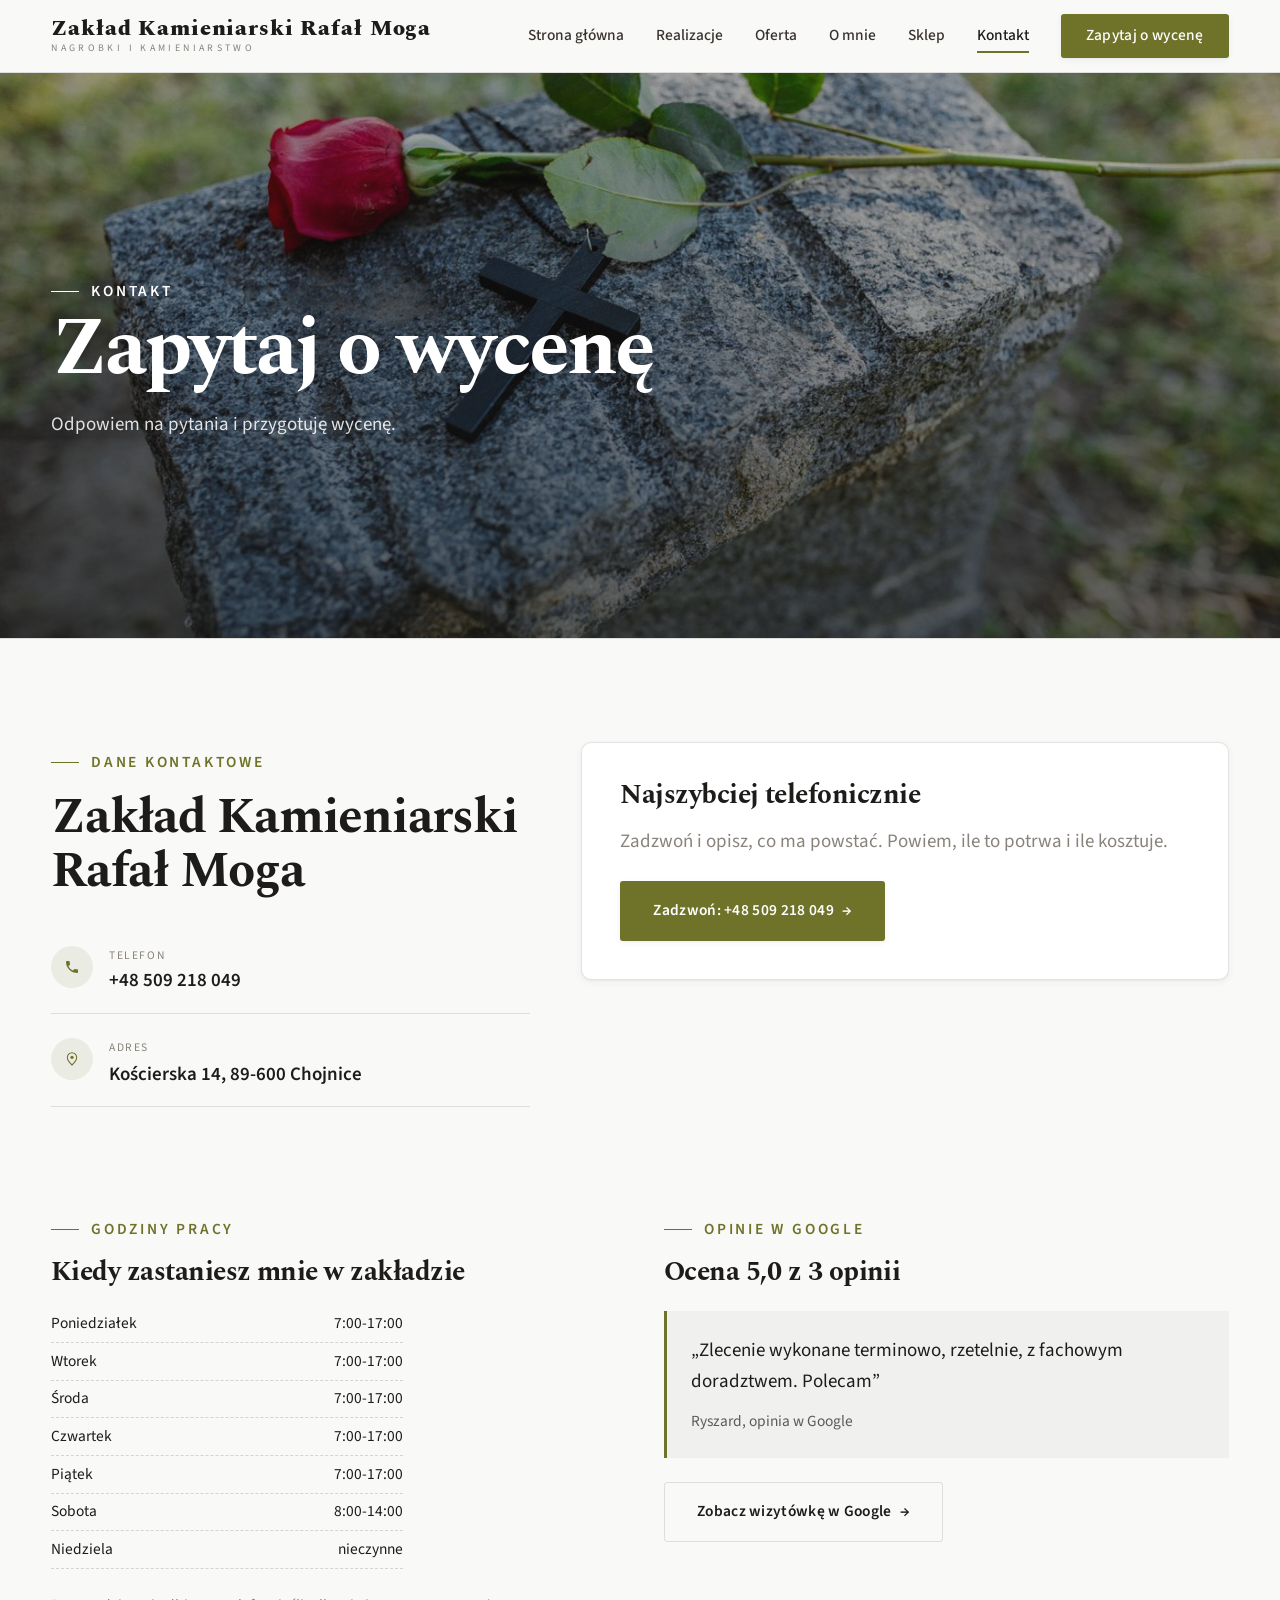
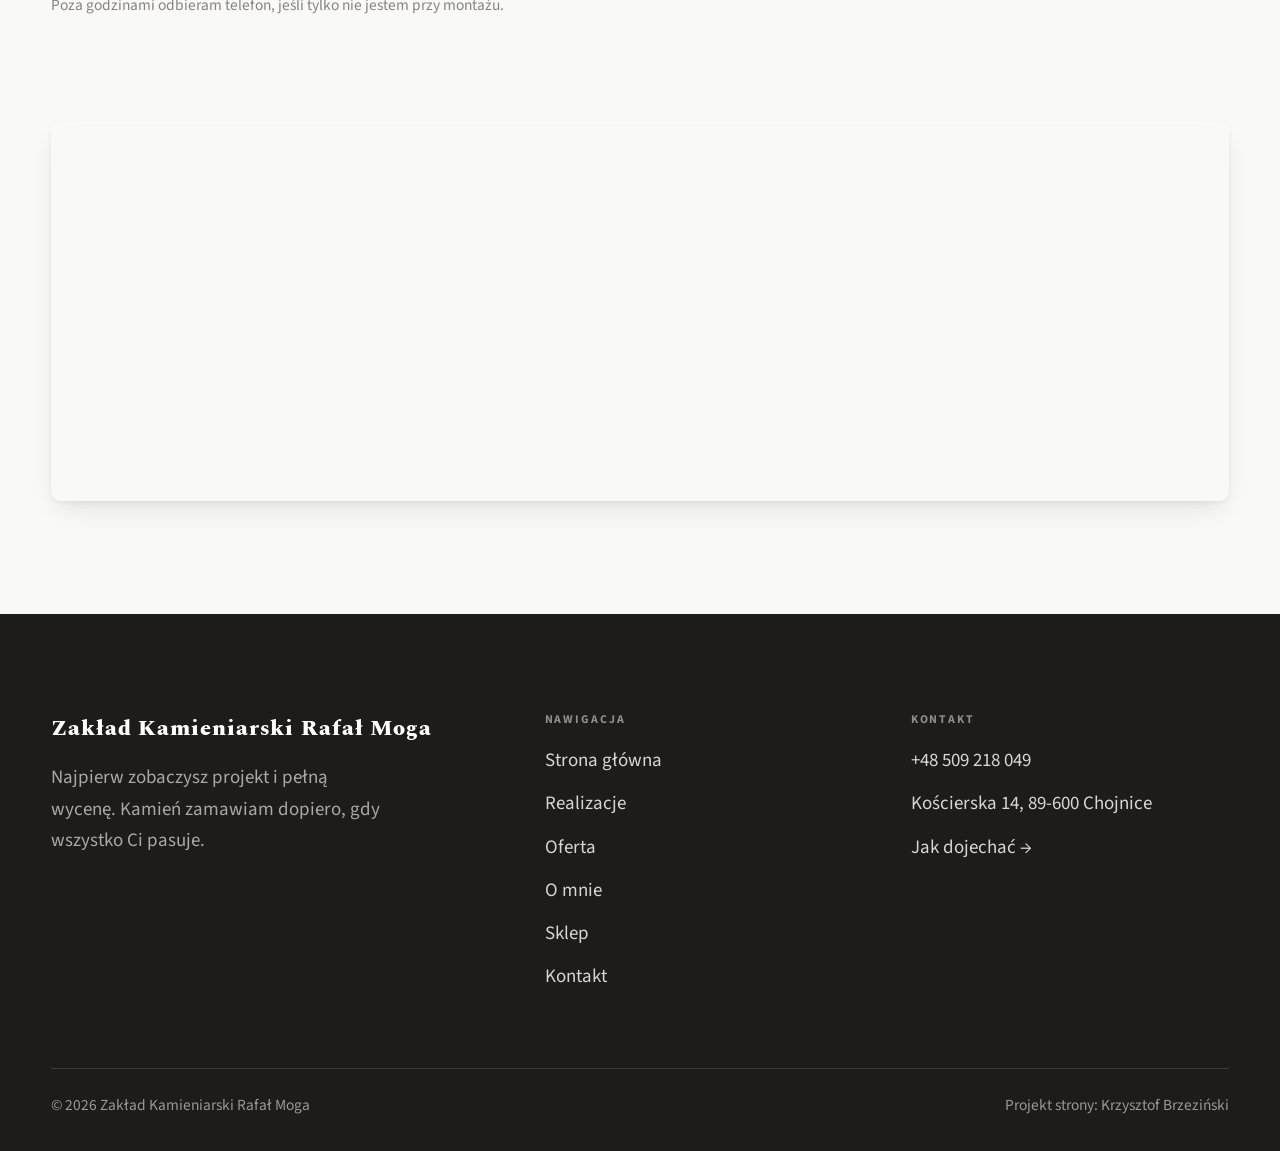
==== kontakt.html @ 41d6d7fe "Demo: Zaklad Kamieniarski Rafal Moga (Chojnice) - strona + sklep" ====
<!DOCTYPE html>
<html lang="pl">
<head>
<meta charset="UTF-8">
<meta name="viewport" content="width=device-width, initial-scale=1.0">
<title>Kontakt - Zakład Kamieniarski Rafał Moga</title>
<meta name="description" content="Kontakt Zakład Kamieniarski Rafał Moga - Kościerska 14, 89-600 Chojnice">
<link rel="preconnect" href="https://fonts.googleapis.com">
<link rel="preconnect" href="https://fonts.gstatic.com" crossorigin>
<link href="https://fonts.googleapis.com/css2?family=Spectral:wght@500;600;700&family=Source+Sans+3:wght@400;500;600&display=swap" rel="stylesheet">
<link rel="stylesheet" href="assets/styles.css">
<style>
.gh{display:flex;flex-direction:column;gap:.35rem;max-width:22rem}
.gh-row{display:flex;justify-content:space-between;border-bottom:1px dashed rgba(0,0,0,.15);padding-bottom:.35rem;font-size:var(--text-sm)}
.opinia{margin:0;padding:var(--space-5);border-left:3px solid var(--accent,#8a7457);background:rgba(0,0,0,.035);font-size:var(--text-base)}
.opinia span{display:block;margin-top:.7rem;font-size:var(--text-sm);opacity:.7}
@media(max-width:860px){.wrap>div{grid-template-columns:1fr}}
</style>

</head>
<body>

<header class="nav">
  <div class="wrap nav-inner">
    <a class="brand" href="index.html"><span class="name">Zakład Kamieniarski Rafał Moga</span><span class="sub">Nagrobki i kamieniarstwo</span></a>
    <nav class="nav-links">
      <a href="index.html">Strona główna</a>
      <a href="realizacje.html">Realizacje</a>
      <a href="oferta.html">Oferta</a>
      <a href="o-nas.html">O mnie</a>
      <a href="sklep.html">Sklep</a>
      <a href="kontakt.html" class="active">Kontakt</a>
      <a href="kontakt.html" class="btn btn-accent">Zapytaj o wycenę</a>
    </nav>
    <button class="nav-toggle" aria-label="Menu"><span></span><span></span><span></span></button>
  </div>
</header>

<section class="pagehead">
  <img src="img/g2.jpg" alt="Zakład Kamieniarski Rafał Moga - Zapytaj o wycenę">
  <div class="wrap">
    <span class="eyebrow">Kontakt</span>
    <h1>Zapytaj o wycenę</h1>
    <p>Odpowiem na pytania i przygotuję wycenę.</p>
  </div>
</section>
<section>
  <div class="wrap contact-grid">
    <div class="reveal">
      <span class="eyebrow">Dane kontaktowe</span>
      <h2 style="margin:var(--space-4) 0 var(--space-6)">Zakład Kamieniarski Rafał Moga</h2>
      <div class="info-list">
        <div class="info-row"><div class="ic"><svg class="ico-tel" width="16" height="16" viewBox="0 0 24 24" fill="none" aria-hidden="true"><path d="M6.6 10.8a15.5 15.5 0 0 0 6.6 6.6l2.2-2.2a1 1 0 0 1 1-.24 11.4 11.4 0 0 0 3.6.58 1 1 0 0 1 1 1V20a1 1 0 0 1-1 1A17 17 0 0 1 3 4a1 1 0 0 1 1-1h3.5a1 1 0 0 1 1 1c0 1.25.2 2.46.58 3.6a1 1 0 0 1-.25 1l-2.23 2.2Z" fill="currentColor"/></svg></div><div><div class="lbl">Telefon</div><a class="val" href="tel:+48509218049">+48 509 218 049</a></div></div>
        <div class="info-row"><div class="ic"><svg class="ico-pin" width="16" height="16" viewBox="0 0 24 24" fill="none" aria-hidden="true"><path d="M12 21s7-6.1 7-11.5A7 7 0 0 0 5 9.5C5 14.9 12 21 12 21Z" stroke="currentColor" stroke-width="1.6" fill="none"/><circle cx="12" cy="9.5" r="2.4" fill="currentColor"/></svg></div><div><div class="lbl">Adres</div><div class="val">Kościerska 14, 89-600 Chojnice</div></div></div>
      </div>
    </div>
    <div class="reveal">
      <div class="form">
        <h3 style="margin-bottom:var(--space-4)">Najszybciej telefonicznie</h3>
        <p class="muted" style="margin-bottom:var(--space-5)">Zadzwoń i opisz, co ma powstać. Powiem, ile to potrwa i ile kosztuje.</p>
        <a href="tel:+48509218049" class="btn btn-accent" style="justify-content:center">Zadzwoń: +48 509 218 049 <span class="arr">→</span></a>
      </div>
    </div>
  </div>
</section>
<section style="padding-top:0">
  <div class="wrap" style="display:grid;grid-template-columns:1fr 1fr;gap:var(--space-7);align-items:start">
    <div class="reveal">
      <span class="eyebrow">Godziny pracy</span>
      <h3 style="margin:var(--space-4) 0 var(--space-5)">Kiedy zastaniesz mnie w zakładzie</h3>
      <div class="gh"><div class="gh-row"><span>Poniedziałek</span><span>7:00-17:00</span></div><div class="gh-row"><span>Wtorek</span><span>7:00-17:00</span></div><div class="gh-row"><span>Środa</span><span>7:00-17:00</span></div><div class="gh-row"><span>Czwartek</span><span>7:00-17:00</span></div><div class="gh-row"><span>Piątek</span><span>7:00-17:00</span></div><div class="gh-row"><span>Sobota</span><span>8:00-14:00</span></div><div class="gh-row"><span>Niedziela</span><span>nieczynne</span></div></div>
      <p class="muted" style="margin-top:var(--space-5);font-size:var(--text-sm)">Poza godzinami odbieram telefon, jeśli tylko nie jestem przy montażu.</p>
    </div>
    <div class="reveal">
      <span class="eyebrow">Opinie w Google</span>
      <h3 style="margin:var(--space-4) 0 var(--space-5)">Ocena 5,0 z 3 opinii</h3>
      <blockquote class="opinia">„Zlecenie wykonane terminowo, rzetelnie, z fachowym doradztwem. Polecam”<span>Ryszard, opinia w Google</span></blockquote>
      <a class="btn btn-ghost" style="margin-top:var(--space-5)" href="https://maps.google.com/?cid=12086845877738569037" target="_blank" rel="noopener">Zobacz wizytówkę w Google <span class="arr">→</span></a>
    </div>
  </div>
</section>
<section style="padding-top:0">
  <div class="wrap reveal">
    <iframe class="map" title="Zakład Kamieniarski Rafał Moga - Chojnice" src="https://maps.google.com/maps?q=53.7038734%2C17.5806871&z=15&output=embed" loading="lazy" referrerpolicy="no-referrer-when-downgrade"></iframe>
  </div>
</section>

<footer>
  <div class="wrap">
    <div class="foot-grid">
      <div class="foot-brand">
        <div class="name">Zakład Kamieniarski Rafał Moga</div>
        <p>Najpierw zobaczysz projekt i pełną wycenę. Kamień zamawiam dopiero, gdy wszystko Ci pasuje.</p>
      </div>
      <div class="foot-col">
        <h4>Nawigacja</h4>
        <a href="index.html">Strona główna</a>
        <a href="realizacje.html">Realizacje</a>
        <a href="oferta.html">Oferta</a>
        <a href="o-nas.html">O mnie</a>
        <a href="sklep.html">Sklep</a>
      <a href="kontakt.html">Kontakt</a>
      </div>
      <div class="foot-col">
        <h4>Kontakt</h4>
        <a href="tel:+48509218049">+48 509 218 049</a>
        <p>Kościerska 14, 89-600 Chojnice</p>
        <a href="https://maps.google.com/?cid=12086845877738569037" target="_blank" rel="noopener">Jak dojechać →</a>
      </div>
    </div>
    <div class="foot-bot">
      <span>© 2026 Zakład Kamieniarski Rafał Moga</span>
      <span>Projekt strony: Krzysztof Brzeziński</span>
    </div>
  </div>
</footer>


<script src="assets/main.js"></script>
</body>
</html>
---- assets/styles.css ----
/* ============================================================
   STOLBASZ — premium, architektoniczny B2B fit-out
   Jasna paleta, zero brązu. System wg premium-web-craft.
   Projekt strony: Krzysztof Brzeziński
   ============================================================ */

:root{
  /* PALETA — jasna, architektoniczna, chłodna */
  --paper:#F2F1EE;          /* główne tło */
  --paper-2:#E5E3DE;        /* sekcje alternatywne (chłodny jasny szary) */
  --paper-3:#E5E3DE;        /* delikatne wypełnienia */
  --ink:#1E1C1A;            /* tekst główny — chłodny grafit */
  --ink-soft:#38332F;       /* nagłówki drugorzędne */
  --muted:#88837B;          /* tekst poboczny */
  --line:rgba(30,28,26,.12);/* hairline */
  --accent:#836A42;         /* stonowany petrol-slate — jedyny akcent */
  --accent-d:#67522F;
  --accent-soft:rgba(131,106,66,.10);
  --dark:#1E1C1A;           /* sekcje ciemne (stopka/CTA) */

  /* ODSTĘPY — skala 4/8 */
  --space-1:4px; --space-2:8px; --space-3:12px; --space-4:16px; --space-5:24px;
  --space-6:32px; --space-7:48px; --space-8:64px; --space-9:96px; --space-10:128px;

  /* TYPOGRAFIA — fluid clamp() (skala podbita 16.07.2026: większe, czytelniejsze litery — uwaga Adama) */
  --text-sm:clamp(.9rem,.87rem + .12vw,1rem);
  --text-base:clamp(1.08rem,1.04rem + .18vw,1.2rem);
  --text-lg:clamp(1.24rem,1.15rem + .34vw,1.44rem);
  --text-h3:clamp(1.34rem,1.22rem + .55vw,1.66rem);
  --text-h2:clamp(2.1rem,1.66rem + 2.1vw,3.1rem);
  --text-h1:clamp(2.9rem,2.1rem + 4vw,5.1rem);

  /* PROMIENIE — architektoniczne, raczej ostre */
  --r-sm:3px; --r-md:6px; --r-lg:10px;

  /* RUCH */
  --ease:cubic-bezier(.25,.46,.45,.94); --dur:.24s;

  /* CIENIE — miękkie, warstwowe */
  --sh-sm:0 1px 2px rgba(16,24,32,.04), 0 2px 8px rgba(16,24,32,.05);
  --sh-md:0 2px 6px rgba(16,24,32,.05), 0 12px 28px -8px rgba(16,24,32,.12);
  --sh-lg:0 6px 14px rgba(16,24,32,.07), 0 26px 56px -18px rgba(16,24,32,.22);

  --hairline:1px solid var(--line);

  --font-display:'Spectral',serif;
  --font-body:'Source Sans 3',sans-serif;
}

*{box-sizing:border-box;margin:0;padding:0}
html{scroll-behavior:smooth}
body{
  font-family:var(--font-body);
  font-size:var(--text-base);
  line-height:1.65;
  color:var(--ink);
  background:var(--paper);
  -webkit-font-smoothing:antialiased;
  text-rendering:optimizeLegibility;
}
img{max-width:100%;display:block}
a{color:inherit;text-decoration:none}

.wrap{width:min(92%,1180px);margin-inline:auto}
section{padding-block:clamp(52px,6.5vw,96px)}

h1,h2,h3{font-family:var(--font-display);font-weight:700;line-height:1.08;letter-spacing:-.02em;color:var(--ink)}
h1{font-size:var(--text-h1);letter-spacing:-.035em}
h2{font-size:var(--text-h2);letter-spacing:-.025em}
h3{font-size:var(--text-h3)}
p{max-width:65ch}

.eyebrow{
  font-family:var(--font-body);
  font-size:var(--text-sm);
  font-weight:600;
  letter-spacing:.18em;
  text-transform:uppercase;
  color:var(--accent);
  display:inline-flex;align-items:center;gap:var(--space-3);
}
.eyebrow::before{content:"";width:28px;height:1px;background:var(--accent);display:inline-block}

.muted{color:var(--muted)}
.lead{font-size:var(--text-lg);line-height:1.55;color:var(--ink-soft);max-width:50ch}

/* ---------- BUTTONS ---------- */
.btn{
  display:inline-flex;align-items:center;gap:var(--space-2);
  font-weight:600;font-size:var(--text-sm);letter-spacing:.02em;
  padding:var(--space-4) var(--space-6);
  border-radius:var(--r-sm);
  transition:transform var(--dur) var(--ease),box-shadow var(--dur) var(--ease),background var(--dur) var(--ease);
  cursor:pointer;border:1px solid transparent;
}
.btn-accent{background:var(--accent);color:#fff;box-shadow:var(--sh-sm)}
.btn-accent:hover{background:var(--accent-d);transform:translateY(-2px);box-shadow:var(--sh-md)}
.btn-accent:active{transform:translateY(0);box-shadow:var(--sh-sm)}
.btn-ghost{background:transparent;color:var(--ink);border-color:var(--line)}
.btn-ghost:hover{border-color:var(--accent);color:var(--accent);transform:translateY(-2px)}
.btn-light{background:#fff;color:var(--ink);box-shadow:var(--sh-sm)}
.btn-light:hover{transform:translateY(-2px);box-shadow:var(--sh-md)}
.btn .arr{transition:transform var(--dur) var(--ease)}
.btn:hover .arr{transform:translateX(4px)}

/* ---------- NAV ---------- */
.nav{
  position:sticky;top:0;z-index:50;
  background:color-mix(in srgb,var(--paper) 88%,transparent);
  backdrop-filter:saturate(140%) blur(10px);
  border-bottom:var(--hairline);
}
.nav-inner{display:flex;align-items:center;justify-content:space-between;height:72px}
.brand{display:flex;flex-direction:column;line-height:1}
.brand .name{font-family:var(--font-display);font-weight:800;font-size:1.35rem;letter-spacing:.04em}
.brand .sub{font-size:.62rem;letter-spacing:.34em;text-transform:uppercase;color:var(--muted);margin-top:5px}
.nav-links{display:flex;align-items:center;gap:var(--space-6)}
.nav-links a{font-size:var(--text-sm);font-weight:500;color:var(--ink-soft);position:relative;padding-block:4px;transition:color var(--dur) var(--ease)}
.nav-links a::after{content:"";position:absolute;left:0;bottom:0;width:0;height:1.5px;background:var(--accent);transition:width var(--dur) var(--ease)}
.nav-links a:hover,.nav-links a.active{color:var(--ink)}
.nav-links a:hover::after,.nav-links a.active::after{width:100%}
.nav-links .btn{padding:var(--space-2) var(--space-5)}
/* przyciski w nav: właściwy kolor (przebij .nav-links a) + bez podkreślenia */
.nav-links a.btn-accent{color:#fff}
.nav-links a.btn-ghost,.nav-links a.btn-light{color:var(--ink)}
.nav-links a.btn::after{display:none}
.nav-toggle{display:none;background:none;border:none;cursor:pointer;flex-direction:column;gap:5px;padding:8px}
.nav-toggle span{width:24px;height:2px;background:var(--ink);transition:var(--dur)}

/* ---------- HERO (split) ---------- */
.hero{position:relative;overflow:hidden;border-bottom:var(--hairline)}
.hero-grid{display:grid;grid-template-columns:1.05fr .95fr;gap:clamp(24px,4vw,60px);align-items:center;
  padding-block:clamp(36px,4.5vw,64px)}
.hero-copy .eyebrow{margin-bottom:var(--space-5)}
.hero-copy h1{margin-bottom:var(--space-5)}
.hero-copy .lead{margin-bottom:var(--space-7)}
.hero-actions{display:flex;flex-wrap:wrap;gap:var(--space-4)}
.hero-art{position:relative;aspect-ratio:4/3;border-radius:var(--r-lg);overflow:hidden;box-shadow:var(--sh-lg)}
.hero-art img{width:100%;height:100%;object-fit:cover}
.hero-art::after{content:"";position:absolute;inset:0;background:linear-gradient(180deg,transparent 55%,rgba(18,24,28,.28))}
.hero-badge{position:absolute;left:var(--space-5);bottom:var(--space-5);z-index:2;
  background:rgba(252,252,251,.94);backdrop-filter:blur(4px);
  border-radius:var(--r-md);padding:var(--space-4) var(--space-5);box-shadow:var(--sh-md);max-width:78%}
.hero-badge strong{display:block;font-family:var(--font-display);font-size:1rem;letter-spacing:-.01em}
.hero-badge span{font-size:var(--text-sm);color:var(--muted)}

/* ---------- HERO duży / kinowy (strona główna) ---------- */
.hero-cine{position:relative;min-height:clamp(560px,82vh,840px);min-height:clamp(560px,82svh,840px);display:flex;align-items:center;overflow:hidden;border-bottom:var(--hairline)}
.hero-cine>img{position:absolute;inset:0;width:100%;height:100%;object-fit:cover;z-index:0}
.hero-cine::after{content:"";position:absolute;inset:0;z-index:1;
  background:linear-gradient(95deg,rgba(13,18,23,.86) 0%,rgba(13,18,23,.64) 32%,rgba(13,18,23,.24) 62%,rgba(13,18,23,.04) 100%)}
.hero-cine .wrap{position:relative;z-index:2;padding-block:var(--space-8)}
.hero-cine .hero-copy{max-width:660px}
.hero-cine .eyebrow{color:#fff;margin-bottom:var(--space-5)}
.hero-cine .eyebrow::before{background:#fff}
.hero-cine h1{color:#fff;margin-bottom:var(--space-5);font-size:clamp(2.9rem,2rem + 4.4vw,5.2rem)}
.hero-cine .lead{color:rgba(255,255,255,.92);max-width:48ch;margin-bottom:var(--space-7)}
.hero-cine .hero-actions{display:flex;flex-wrap:wrap;gap:var(--space-4)}
@media(max-width:680px){
  .hero-cine{min-height:clamp(520px,76vh,640px);min-height:clamp(520px,76svh,640px);align-items:flex-end}
  .hero-cine::after{background:linear-gradient(0deg,rgba(13,18,23,.9) 6%,rgba(13,18,23,.45) 55%,rgba(13,18,23,.25) 100%)}
  .hero-cine .wrap{padding-bottom:var(--space-9)}
}

/* full-bleed hero variant (podstrony) */
.pagehead{position:relative;min-height:46vh;min-height:46svh;display:flex;align-items:flex-end;overflow:hidden;border-bottom:var(--hairline)}
.pagehead img{position:absolute;inset:0;width:100%;height:100%;object-fit:cover}
.pagehead::after{content:"";position:absolute;inset:0;background:linear-gradient(180deg,rgba(18,24,28,.25),rgba(18,24,28,.62))}
.pagehead .wrap{position:relative;z-index:2;padding-block:var(--space-9);color:#fff}
.pagehead h1{color:#fff;max-width:18ch}
.pagehead .eyebrow{color:#fff}
.pagehead .eyebrow::before{background:#fff}
.pagehead p{color:rgba(255,255,255,.86);margin-top:var(--space-4);max-width:54ch}

/* ---------- STRIP (pasek skrótów / liczby) ---------- */
.strip{background:var(--dark);color:#fff}
.strip .wrap{display:grid;grid-template-columns:repeat(4,1fr);gap:var(--space-6);padding-block:var(--space-8)}
.strip .item .k{font-family:var(--font-display);font-size:clamp(1.6rem,1.2rem + 1.4vw,2.4rem);font-weight:800;letter-spacing:-.02em;color:#fff}
.strip .item .v{font-size:var(--text-sm);color:rgba(255,255,255,.66);margin-top:var(--space-2);line-height:1.45}
.strip .item{border-left:2px solid var(--accent);padding-left:var(--space-5)}

/* ---------- SECTION HEAD ---------- */
.head{max-width:48rem;margin-bottom:var(--space-8)}
.head.center{margin-inline:auto;text-align:center}
.head .eyebrow{margin-bottom:var(--space-4)}
.head h2{margin-bottom:var(--space-4)}
.head p{color:var(--muted);font-size:var(--text-lg);line-height:1.55}
.head.center p{margin-inline:auto}

/* ---------- INTRO SPLIT ---------- */
.split{display:grid;grid-template-columns:.92fr 1.08fr;gap:clamp(28px,5vw,80px);align-items:center}
.split.rev{grid-template-columns:1.08fr .92fr}
.split.rev .split-art{order:-1}
.split-art{position:relative;aspect-ratio:5/4;border-radius:var(--r-lg);overflow:hidden;box-shadow:var(--sh-lg)}
.split-art img{width:100%;height:100%;object-fit:cover}
.split-copy h2{margin-bottom:var(--space-5)}
.split-copy p+p{margin-top:var(--space-4)}
.split-copy .btn{margin-top:var(--space-6)}

/* ---------- SERVICES (zakres) ---------- */
.svc-grid{display:grid;grid-template-columns:repeat(auto-fit,minmax(280px,1fr));gap:var(--space-5)}
.svc{background:#fff;border:var(--hairline);border-radius:var(--r-md);padding:var(--space-7) var(--space-6);
  transition:transform var(--dur) var(--ease),box-shadow var(--dur) var(--ease),border-color var(--dur) var(--ease);
  position:relative;overflow:hidden}
.svc::before{content:"";position:absolute;left:0;top:0;width:3px;height:0;background:var(--accent);transition:height var(--dur) var(--ease)}
.svc:hover{transform:translateY(-4px);box-shadow:var(--sh-md);border-color:transparent}
.svc:hover::before{height:100%}
.svc .ic{font-family:var(--font-display);font-size:.8rem;font-weight:700;letter-spacing:.12em;color:var(--accent);margin-bottom:var(--space-4)}
.svc h3{margin-bottom:var(--space-3);font-size:1.22rem}
.svc p{color:var(--muted);font-size:var(--text-base);line-height:1.6}

/* big detailed service rows */
.svc-row{display:grid;grid-template-columns:.8fr 1.2fr;gap:clamp(20px,4vw,60px);align-items:center;padding-block:var(--space-8)}
.svc-row+.svc-row{border-top:var(--hairline)}
.svc-row.rev{grid-template-columns:1.2fr .8fr}
.svc-row.rev .svc-row-art{order:-1}
.svc-row-art{aspect-ratio:4/3;border-radius:var(--r-md);overflow:hidden;box-shadow:var(--sh-md)}
.svc-row-art img{width:100%;height:100%;object-fit:cover}
.svc-row h3{font-size:1.5rem;margin-bottom:var(--space-4)}
.svc-row .num{font-family:var(--font-display);font-size:.85rem;font-weight:700;letter-spacing:.14em;color:var(--accent);display:block;margin-bottom:var(--space-3)}
.svc-row ul{list-style:none;margin-top:var(--space-4);display:flex;flex-direction:column;gap:var(--space-2)}
.svc-row li{position:relative;padding-left:var(--space-5);color:var(--muted);font-size:var(--text-base)}
.svc-row li::before{content:"";position:absolute;left:0;top:.62em;width:8px;height:1px;background:var(--accent)}

/* ---------- GALLERY (realizacje) ---------- */
.gallery{display:grid;grid-template-columns:repeat(12,1fr);gap:var(--space-4);grid-auto-rows:200px}
/* GALERIA MASONRY — pionowe zdjęcia (portrety beauty/wellness) bez przycinania: kolumny, height auto */
.gallery-masonry{column-count:3;column-gap:var(--space-4)}
@media(max-width:900px){.gallery-masonry{column-count:2}}
@media(max-width:560px){.gallery-masonry{column-count:1}}
.gallery-masonry .m-tile{break-inside:avoid;margin:0 0 var(--space-4);padding:0;position:relative;overflow:hidden;border-radius:var(--r-md);border:1px solid var(--line)}
.gallery-masonry .m-tile img{width:100%;height:auto;display:block}
.gallery-masonry .m-tile .cap{position:absolute;left:0;right:0;bottom:0;padding:var(--space-4);color:#fff;background:linear-gradient(0deg,rgba(0,0,0,.55),transparent);font-size:var(--text-sm)}
.gallery-masonry .m-tile .cap small{display:block;font-weight:400;opacity:.78;letter-spacing:.04em;text-transform:uppercase;font-size:.66rem;margin-top:3px}
.tile{position:relative;overflow:hidden;border-radius:var(--r-md);box-shadow:var(--sh-sm);
  transition:transform var(--dur) var(--ease),box-shadow var(--dur) var(--ease)}
.tile img{width:100%;height:100%;object-fit:cover;transition:transform .6s var(--ease)}
.tile:hover{box-shadow:var(--sh-md)}
.tile:hover img{transform:scale(1.05)}
.tile .cap{position:absolute;left:0;right:0;bottom:0;padding:var(--space-5) var(--space-4) var(--space-4);
  background:linear-gradient(transparent,rgba(18,24,28,.78));color:#fff;
  font-size:var(--text-sm);font-weight:600;letter-spacing:.01em;
  opacity:0;transform:translateY(8px);transition:var(--dur) var(--ease)}
.tile:hover .cap{opacity:1;transform:translateY(0)}
.tile .cap small{display:block;font-weight:400;opacity:.78;letter-spacing:.04em;text-transform:uppercase;font-size:.66rem;margin-top:3px}
/* bento spans */
.t-wide{grid-column:span 6}
.t-tall{grid-column:span 6;grid-row:span 2}
.t-std{grid-column:span 6}
.t-third{grid-column:span 4}
.t-two3{grid-column:span 8}

/* ---------- TRUST / WIARYGODNOŚĆ ---------- */
.trust{background:var(--paper-2)}
.trust-grid{display:grid;grid-template-columns:repeat(auto-fit,minmax(240px,1fr));gap:var(--space-5);margin-top:var(--space-7)}
.trust-card{background:#fff;border-radius:var(--r-md);padding:var(--space-7) var(--space-6);box-shadow:var(--sh-sm);border-top:3px solid var(--accent)}
.trust-card .big{font-family:var(--font-display);font-size:clamp(1.8rem,1.3rem + 1.6vw,2.6rem);font-weight:800;letter-spacing:-.02em;color:var(--ink);line-height:1}
.trust-card h3{font-size:1.12rem;margin:var(--space-3) 0 var(--space-2)}
.trust-card p{color:var(--muted);font-size:var(--text-base);line-height:1.55}

/* ---------- CTA band ---------- */
.cta{background:var(--dark);color:#fff;position:relative;overflow:hidden}
.cta .wrap{display:grid;grid-template-columns:1.4fr .6fr;gap:var(--space-7);align-items:center;position:relative;z-index:2}
.cta h2{color:#fff;max-width:20ch}
.cta p{color:rgba(255,255,255,.74);margin-top:var(--space-4)}
.cta-actions{display:flex;flex-direction:column;gap:var(--space-3);align-items:flex-start}
.cta::before{content:"";position:absolute;right:-80px;top:-80px;width:360px;height:360px;border-radius:50%;
  background:radial-gradient(circle,var(--accent-soft),transparent 70%)}

/* ---------- CONTACT ---------- */
.contact-grid{display:grid;grid-template-columns:.85fr 1.15fr;gap:clamp(28px,4vw,56px);align-items:start}
.info-list{display:flex;flex-direction:column;gap:var(--space-2)}
.info-row{display:flex;gap:var(--space-4);align-items:flex-start;padding-block:var(--space-4);border-bottom:var(--hairline)}
.info-row .ic{flex:none;width:42px;height:42px;display:grid;place-items:center;border-radius:50%;
  background:var(--accent-soft);color:var(--accent);font-size:1.05rem}
.info-row .lbl{font-size:.72rem;letter-spacing:.14em;text-transform:uppercase;color:var(--muted)}
.info-row .val{font-weight:600;font-size:var(--text-base);margin-top:2px}
.info-row a.val:hover{color:var(--accent)}
.map{border:none;border-radius:var(--r-lg);box-shadow:var(--sh-md);width:100%;height:100%;min-height:380px;filter:grayscale(.2) contrast(1.02)}
.form{background:#fff;border:var(--hairline);border-radius:var(--r-lg);padding:clamp(24px,3vw,40px);box-shadow:var(--sh-sm)}
.form .fld{margin-bottom:var(--space-5)}
.form label{display:block;font-size:var(--text-sm);font-weight:600;margin-bottom:var(--space-2)}
.form input,.form textarea{width:100%;font-family:inherit;font-size:var(--text-base);color:var(--ink);
  padding:var(--space-4);border:var(--hairline);border-radius:var(--r-sm);background:var(--paper);transition:border-color var(--dur)}
.form input:focus,.form textarea:focus{outline:none;border-color:var(--accent);background:#fff}
.form textarea{resize:vertical;min-height:120px}
.form .note{font-size:var(--text-sm);color:var(--muted);margin-top:var(--space-3)}

/* ---------- FOOTER ---------- */
footer{background:var(--dark);color:#fff;padding-block:var(--space-9) var(--space-6)}
.foot-grid{display:grid;grid-template-columns:1.4fr 1fr 1fr;gap:var(--space-7);margin-bottom:var(--space-8)}
.foot-brand .name{font-family:var(--font-display);font-weight:800;font-size:1.4rem;letter-spacing:.04em}
.foot-brand p{color:rgba(255,255,255,.62);margin-top:var(--space-4);font-size:var(--text-base);max-width:38ch}
.foot-col h4{font-size:.74rem;letter-spacing:.16em;text-transform:uppercase;color:rgba(255,255,255,.5);margin-bottom:var(--space-4)}
.foot-col a,.foot-col p{display:block;color:rgba(255,255,255,.82);font-size:var(--text-base);margin-bottom:var(--space-3)}
.foot-col a:hover{color:#fff}
.foot-bot{border-top:1px solid rgba(255,255,255,.12);padding-top:var(--space-5);display:flex;justify-content:space-between;flex-wrap:wrap;gap:var(--space-3);
  font-size:var(--text-sm);color:rgba(255,255,255,.55)}
.foot-bot a:hover{color:#fff}

/* ---------- REVEAL ---------- */
.reveal{opacity:0;transform:translateY(22px);transition:opacity .6s var(--ease),transform .6s var(--ease)}
.reveal.in{opacity:1;transform:none}

/* ---------- RESPONSIVE ---------- */
@media(max-width:920px){
  .hero-grid,.split,.split.rev,.svc-row,.svc-row.rev,.cta .wrap,.contact-grid,.foot-grid{grid-template-columns:1fr}
  .split.rev .split-art,.svc-row.rev .svc-row-art{order:0}
  .hero-art{aspect-ratio:16/10;max-height:420px}
  .strip .wrap{grid-template-columns:repeat(2,1fr);gap:var(--space-7)}
  .gallery{grid-auto-rows:180px}
  .t-wide,.t-tall,.t-std,.t-third,.t-two3{grid-column:span 6}
  .t-tall{grid-row:span 1}
  .cta-actions{flex-direction:row;flex-wrap:wrap}
  .foot-grid{gap:var(--space-6)}
}
@media(max-width:680px){
  .nav-links{position:fixed;inset:72px 0 auto 0;background:var(--paper);flex-direction:column;align-items:stretch;
    gap:0;padding:var(--space-4) 6%;border-bottom:var(--hairline);box-shadow:var(--sh-md);
    transform:translateY(-120%);transition:transform var(--dur) var(--ease)}
  .nav-links.open{transform:translateY(0)}
  .nav-links a{padding-block:var(--space-4);border-bottom:var(--hairline)}
  .nav-links .btn{margin-top:var(--space-3);justify-content:center}
  .nav-toggle{display:flex}
  .strip .wrap{grid-template-columns:1fr}
  .gallery{grid-template-columns:repeat(6,1fr)}
  .foot-grid{grid-template-columns:1fr}
}
@media(prefers-reduced-motion:reduce){
  *{animation-duration:.01ms!important;transition:none!important}
  .reveal{opacity:1!important;transform:none!important}
  html{scroll-behavior:auto}
}

/* ============================================================
   PREMIUM LAYER — destylat deep-researchu branż (anty-AI, spokój).
   Zmienne STOLBASZ (--accent/--ink/--paper/--line/--dark). Ruch ledwo
   zauważalny, krzywa cubic-bezier(.16,.84,.44,1); prefers-reduced-motion
   pokryte blanketem wyżej. Karty hairline zamiast cieni = #1 sygnał „nie-AI".
   ============================================================ */

/* więcej oddechu między sekcjami (liderzy: 110-130px) */
section{padding-block:clamp(64px,8vw,128px)}

/* 1) Aksamitny reveal — dłuższa, miękka krzywa zamiast „skoku" */
.reveal{transition:opacity .9s cubic-bezier(.16,.84,.44,1),transform .9s cubic-bezier(.16,.84,.44,1);will-change:opacity,transform}
/* stagger TYLKO w galerii (tam pozycja = porządek dzieci) */
.gallery .reveal:nth-child(2){transition-delay:.07s}
.gallery .reveal:nth-child(3){transition-delay:.14s}
.gallery .reveal:nth-child(4){transition-delay:.21s}
.gallery .reveal:nth-child(5){transition-delay:.28s}
.gallery .reveal:nth-child(6){transition-delay:.35s}

/* 2) Hero STATYCZNY na .hero-cine — Ken Burns CAŁKIEM WYŁĄCZONY 26.06 (3. zgłoszenie Szymona).
   GENEZA: animowanie scale na <img> hero z teksturami (cegły/framugi) re-samplinguje obraz
   klatka po klatce → na części ekranów drobne drganie/shimmer = „heroshot się trzęsie".
   translateY usunięto wcześniej, scale-only + will-change/GPU NIE wystarczyły do GWARANCJI gładkości.
   Krzysztof zażądał pewności („make sure, że błąd się nie pojawi") > efekt. Zero animacji = 0% drgania.
   Delikatny zoom zostaje TYLKO w pełnoekranowych hero gastro/studio (hg-bg/hs-bg — tło, inny
   mechanizm, chwalone, nigdy nie zgłaszane). NIE wracać do KB na .hero-cine bez realnego testu
   na sprzęcie klienta — to ryzyko regresji „trzęsienia”. */
/* BEZPIECZNY "wow" na hero = jednorazowy FADE-IN (opacity), nie zoom.
   opacity nie dotyka bitmapy → gładkie na KAŻDYM zdjęciu/ekranie/GPU, zero ryzyka migotania.
   Geometryczny ruch (scale/translate) na .hero-cine jest ZAKAZANY (bramka pilnuje). */
@keyframes heroFade{from{opacity:0}to{opacity:1}}
.hero-cine>img{transform:none;animation:heroFade 1.1s ease-out both}

/* 3) Akcentowy hairline pod nagłówkiem sekcji, który „rysuje się" przy wejściu */
.head h2{position:relative;padding-bottom:18px}
.head h2::after{content:"";position:absolute;left:0;bottom:0;height:1px;width:0;background:var(--accent);transition:width 1s cubic-bezier(.16,.84,.44,1) .15s}
.head.center h2::after{left:50%;transform:translateX(-50%)}
.head.reveal.in h2::after,.head.center.reveal.in h2::after{width:54px}

/* 4) Karty HAIRLINE zamiast cieni/zaokrągleń (najmocniejszy anty-AI detal) */
.svc{background:transparent;border:1px solid var(--line);border-radius:var(--r-sm);box-shadow:none}
.svc:hover{box-shadow:none;border-color:var(--accent);transform:translateY(-3px)}
.trust-card{background:transparent;box-shadow:none;border:1px solid var(--line);border-top:2px solid var(--accent);border-radius:var(--r-sm)}
.tile{box-shadow:none;border-radius:var(--r-sm)}
.tile:hover{box-shadow:none}

/* 5) Sticky-nav kondensuje się po przewinięciu (sygnał dopracowania) */
.nav{transition:box-shadow .4s ease,background .4s ease}
.nav.is-stuck{box-shadow:0 1px 0 var(--line),0 14px 30px -24px rgba(0,0,0,.45)}
.nav-inner{transition:height .35s var(--ease)}
.nav.is-stuck .nav-inner{height:60px}

/* 6) MANIFESTO — pełnoekranowy cytat-bohater (zastępuje generyczne „Dlaczego my") */
.manifesto{background:var(--paper-2);text-align:center}
.manifesto .wrap{max-width:60rem}
.manifesto p{font-family:var(--font-display);font-style:italic;font-size:clamp(1.6rem,1rem + 2.4vw,2.8rem);line-height:1.32;color:var(--ink-soft);margin-inline:auto;max-width:26ch;position:relative;padding-top:var(--space-8)}
.manifesto p::before{content:"";position:absolute;top:0;left:50%;transform:translateX(-50%);width:54px;height:1px;background:var(--accent)}
.manifesto p span{color:var(--accent);font-style:italic}

/* 7) GATEWAYS — 3 duże bramy-zdjęcia (zamiast paska menu usług) */
.gateways{display:grid;grid-template-columns:repeat(3,1fr);gap:var(--space-4)}
.gateway{position:relative;aspect-ratio:3/4;overflow:hidden;border-radius:var(--r-sm);display:block}
.gateway img{width:100%;height:100%;object-fit:cover;transition:transform .8s var(--ease),filter .5s var(--ease)}
.gateway::after{content:"";position:absolute;inset:0;background:linear-gradient(180deg,transparent 38%,rgba(18,24,28,.74))}
.gateway:hover img{transform:scale(1.05);filter:brightness(1.05)}
.gateway .g-ttl{position:absolute;left:0;right:0;bottom:0;z-index:2;padding:var(--space-6) var(--space-5);color:#fff;font-family:var(--font-display);font-size:1.45rem;letter-spacing:-.01em;line-height:1.15}
.gateway .g-ttl small{display:block;font-family:var(--font-body);font-size:var(--text-sm);font-weight:400;opacity:.82;letter-spacing:.03em;margin-top:5px}
@media(max-width:760px){.gateways{grid-template-columns:1fr}.gateway{aspect-ratio:16/10}}

/* 8) LOGO klienta w nagłówku (gdy podane --logo) */
/* 52px domyślnie (feedback Bartka 06.07.2026: 40px ginęło, uwaga padła 3x; ~56px sprawdzone na żywym demie anna-borowiec-makeup) */
.brand-logo{height:64px;width:auto;max-width:300px;object-fit:contain;display:block}
.nav.is-stuck .brand-logo{height:52px}
@media(max-width:680px){.brand-logo{height:46px;max-width:210px}}


/* === RWD: nagłówki na wąskich ekranach (dodane 17.07.2026 razem z fixem clamp) ===
   Po przywróceniu działania clamp() dolna granica --text-h1 (2.9rem) rozpychała
   dokument przy długich polskich słowach na telefonach. Tu ją zjeżdżamy. */
@media (max-width:560px){
  :root{
    --text-h1:clamp(1.9rem, 1.15rem + 4.4vw, 2.7rem);
    --text-h2:clamp(1.5rem, 1rem + 3vw, 2.1rem);
  }
  .hero-cine h1{font-size:clamp(1.9rem, 1.15rem + 4.4vw, 2.7rem)}
  h1,h2{overflow-wrap:break-word}
}

/* GODZINY (godziny_grid z briefu) — dzień po lewej, godziny po prawej. Wcześniej BRAK stylu
   powodował sklejenie "Poniedziałek-Piątek8:00-20:00" (dodane 2026-07-21). Neutralne dla dem bez grafiku. */
.godz{display:flex;flex-direction:column;gap:2px;max-width:440px;margin-top:8px}
.godz-row{display:flex;justify-content:space-between;align-items:baseline;gap:24px;padding:10px 0;border-bottom:1px solid var(--line)}
.godz-row:last-child{border-bottom:0}
.godz-row b{font-weight:600;color:var(--ink)}
.godz-row span{color:var(--muted);white-space:nowrap}

/* === MOTION LAYER v2 (silnik) === */
/* ============================================================
   MOTION LAYER v2 — warstwa RUCHU wspólna dla wszystkich rodzin (2026-07-26)
   ------------------------------------------------------------
   PO CO: dema były technicznie poprawne, ale statyczne („za mało efektowne",
   K. 26.07). Ta warstwa dokłada to, co dziś odróżnia stronę premium od
   porządnej: maskowane wejście nagłówków, zdjęcia odsłaniane kurtyną + zoom-out,
   parallax sterowany scrollem (CSS scroll-driven, zero JS w pętli scrolla),
   płynne przejścia MIĘDZY podstronami (View Transitions), stagger siatek.

   ZASADY BEZPIECZEŃSTWA (wynikają z realnych wpadek — NIE łamać):
   1. ⛔ ZERO ruchu geometrycznego na `.hero-cine>img` — skalowanie teksturowanej
      bitmapy = shimmer („heroshot się trzęsie", 3x Szymon). Hero rusza się TYLKO
      tekstem i tylko raz. Bramka predeploy tego pilnuje.
   2. Stan początkowy (ukrycie) ustawia ZAWSZE JavaScript przez klasę `.mt-on`
      na <html>. Bez JS / przy błędzie JS strona wygląda dokładnie jak przed tą
      warstwą — nigdy pusty ekran (wpadka Zmalovane 29.06).
   3. Używamy osobnych właściwości `scale:` / `translate:` zamiast `transform:` —
      dzięki temu wejście NIE kasuje istniejących hoverów (które jadą na transform).
   4. Każdy efekt „drogi" (parallax) tylko desktop + tylko gdy przeglądarka umie
      scroll-driven animations. Mobile dostaje sam fade/mask (bateria, jank).
   5. prefers-reduced-motion wyłącza wszystko (blanket w base.css + własne guardy).
   ============================================================ */

:root{
  --mt-ease:cubic-bezier(.16,.84,.44,1);
  --mt-step:70ms;          /* odstęp między kolejnymi elementami siatki */
}

/* ---------- 1) STAGGER — kolejne elementy siatki wchodzą po sobie ----------
   JS ustawia --i (numer w grupie). Podbita specyficzność (:nth-child(n)) bije
   sztywne delaye galerii z base.css, nie ruszając tamtego pliku. */
.reveal{transition-delay:calc(var(--i,0) * var(--mt-step))}
.gallery .reveal:nth-child(n),
.gateways .reveal:nth-child(n),
.svc-grid .reveal:nth-child(n){transition-delay:calc(var(--i,0) * var(--mt-step))}

/* dłuższy, bardziej „aksamitny" dojazd + delikatny zoom-out całej karty */
.mt-on .reveal{transition-duration:1s,1s}

/* ---------- 2) NAGŁÓWKI — wjazd linia po linii zza maski ----------
   JS dzieli tekst na realne linie (po pomiarze) i owija w .mt-line>i.
   Efekt „szuflady": litery wjeżdżają z dołu, obcięte krawędzią linii. */
.mt-lines .mt-line{display:block;overflow:hidden;padding-bottom:.08em;margin-bottom:-.08em}
.mt-lines .mt-line > i{
  display:block;font-style:inherit;
  translate:0 108%;
  transition:translate 1.05s var(--mt-ease) var(--mt-d,0s);
}
.mt-lines.mt-in .mt-line > i{translate:0 0}

/* wariant awaryjny (nagłówek ma zagnieżdżony markup → nie dzielimy na linie) */
.mt-fade{opacity:0;translate:0 18px;transition:opacity .9s var(--mt-ease) var(--mt-d,0s),translate .9s var(--mt-ease) var(--mt-d,0s)}
.mt-fade.mt-in{opacity:1;translate:0 0}

/* ---------- 3) ZDJĘCIA — odsłanianie „kurtyną" + zoom-out do naturalnej skali ----
   clip-path jedzie od dołu do góry, jednocześnie obraz schodzi z 1.10 do 1.
   Uwaga: `scale:` (nie transform) → hover .tile:hover img{transform:scale(1.05)}
   nadal działa i nie kłóci się z wejściem. */
.mt-on .mt-ph > img,
.mt-on .mt-ph > picture > img{
  clip-path:inset(0 0 100% 0);
  scale:1.10;
  transition:clip-path 1.15s var(--mt-ease) var(--mt-d,0s),
             scale 1.6s var(--mt-ease) var(--mt-d,0s);
}
.mt-on .mt-ph.in > img,
.mt-on .in .mt-ph > img,
.mt-on .mt-ph.mt-in > img,
.mt-on .mt-ph.in > picture > img,
.mt-on .in .mt-ph > picture > img{clip-path:inset(0 0 0 0);scale:1}

/* podpis kafla — delikatnie widoczny od razu, pełny na hover (mniej „martwych" kafli) */
.mt-on .tile .cap{opacity:.001}
.mt-on .tile.in .cap{opacity:.9;translate:0 0;transform:none}
.mt-on .tile.in:hover .cap{opacity:1}

/* ---------- 4) PARALLAX — sterowany scrollem, natywnym CSS (bez JS) ----------
   animation-timeline:view() = przeglądarka sama liczy postęp elementu w oknie.
   Zero listenerów scrolla → zero janku. Desktop only, tylko gdy wspierane. */
@supports (animation-timeline: view()){
  @media (prefers-reduced-motion:no-preference) and (min-width:900px){
    .mt-para{overflow:hidden}
    .mt-para > img{
      height:114%;
      position:relative;top:-7%;
      animation:mtPara linear both;
      animation-timeline:view();
      animation-range:cover 0% cover 100%;
      will-change:translate;
    }
    @keyframes mtPara{from{translate:0 -4.5%}to{translate:0 4.5%}}

    /* sekcje wchodzą z lekkim „oddechem" — zanika przy wyjeździe z ekranu */
    .mt-breathe{
      animation:mtBreathe linear both;
      animation-timeline:view();
      animation-range:entry 0% entry 70%;
    }
    @keyframes mtBreathe{from{opacity:.35}to{opacity:1}}
  }
}

/* ---------- 4b) ŻYWY NAGŁÓWEK — przenikanie kadrów ----------
   Warstwy leżą DOKŁADNIE na zdjęciu hero i różnią się tylko przezroczystością.
   ⛔ Żadnego scale/translate — to skalowanie bitmapy dawało migotanie na teksturach.
   Warstwy wstawia JS; bez niego nic się nie dzieje i nagłówek jest statyczny jak dotąd. */
.mt-hero-layer{
  position:absolute;inset:0;width:100%;height:100%;
  object-fit:cover;object-position:inherit;
  opacity:0;transition:opacity 1.6s ease-in-out;
  pointer-events:none;z-index:1;
}
/* ⚠️ KONIECZNE: warstwa jest zwykłym <img> wewnątrz hero, więc łapie ją reguła
   `.hero-cine > img{animation:heroFade both}` z base.css. Animacja CSS ma pierwszeństwo przed
   zwykłymi deklaracjami — trzymała przezroczystość na klatce startowej i przenikanie nie działało.
   Zdejmujemy JEDYNIE to jednorazowe pojawienie się (heroFade), celowo BEZ !important, żeby
   rodziny z delikatnym zoomem tła (gastro/auto/dom/studio) mogły go warstwie przekazać. */
.hero-cine > img.mt-hero-layer{animation:none}
.mt-hero-layer.mt-show{opacity:1}
/* gdy pokazujemy kadr z rotacji, oryginalne zdjęcie zostaje pod spodem (nigdy nie znika
   całkowicie — gdyby warstwa nie doszła, pod spodem zawsze jest pełne zdjęcie) */
img[data-rotate].mt-under{opacity:1}
/* treść nagłówka musi zostać NAD warstwami */
.hero-cine > .wrap,.hero-cine .hero-copy,
.hg-copy,.ha-copy,.hd-copy,.hs-copy,.hf-copy,.hk-copy,.hero-spa .wrap{position:relative;z-index:3}
@media(prefers-reduced-motion:reduce){
  .mt-hero-layer{display:none}
}

/* ---------- 5) PRZEJŚCIA MIĘDZY PODSTRONAMI (View Transitions) ----------
   Klik w menu przestaje być białym mignięciem — strony przenikają, a pasek
   nawigacji zostaje w miejscu (nazwany element). Przeglądarki bez wsparcia
   nawigują normalnie — zero ryzyka. */
@view-transition{navigation:auto}
@media (prefers-reduced-motion:no-preference){
  ::view-transition-old(root){animation:mtVtOut .26s ease both}
  ::view-transition-new(root){animation:mtVtIn .42s var(--mt-ease) both}
  @keyframes mtVtOut{from{opacity:1}to{opacity:0}}
  @keyframes mtVtIn{from{opacity:0}to{opacity:1}}
}
.nav{view-transition-name:mt-nav}
footer{view-transition-name:mt-foot}

/* ---------- 6) PASEK POSTĘPU CZYTANIA — 2px w kolorze marki ----------
   Też scroll-driven (bez JS). Wstawiany przez JS tylko gdy przeglądarka umie. */
.mt-progress{
  position:fixed;top:0;left:0;z-index:60;
  height:2px;width:100%;
  background:var(--accent);
  transform-origin:0 50%;
  scale:0 1;
  pointer-events:none;
}
@supports (animation-timeline: scroll()){
  .mt-progress{animation:mtProg linear both;animation-timeline:scroll(root block)}
  @keyframes mtProg{from{scale:0 1}to{scale:1 1}}
}

/* ---------- 7) PRZYCISKI — przelot światła + magnes (JS) ----------
   Nakładka jest przezroczysta i przelotowa → NIE zmienia kontrastu tekstu
   (kontrasty WCAG policzone dla wszystkich rodzin zostają w mocy). */
.btn{position:relative;overflow:hidden;isolation:isolate}
.btn::after{
  content:"";position:absolute;inset:0;z-index:-1;pointer-events:none;
  background:linear-gradient(100deg,transparent 32%,rgba(255,255,255,.20) 50%,transparent 68%);
  translate:-120% 0;
}
@media (prefers-reduced-motion:no-preference){
  .btn:hover::after{translate:120% 0;transition:translate .75s var(--mt-ease)}
}
.btn{transition:transform var(--dur) var(--ease),box-shadow var(--dur) var(--ease),
               background var(--dur) var(--ease),translate .25s ease-out}

/* ---------- 8) LINKI NAWIGACJI / LISTY — mikro-detale ---------- */
.mt-on .svc,.mt-on .trust-card{transition:transform .5s var(--mt-ease),border-color .35s ease,box-shadow .35s ease}
.mt-on .svc:hover{transform:translateY(-4px)}

/* kotwice nie chowają się pod przyklejonym paskiem */
:target,[id]{scroll-margin-top:96px}

/* ---------- 9) LICZBY (count-up) ---------- */
.mt-num{font-variant-numeric:tabular-nums}

/* ---------- 9b) ZWALNIANIE WARSTW GPU (27.07 — zgłoszenie „zamula na komputerze") ----------
   `.reveal{will-change:opacity,transform}` z base.css każe przeglądarce trzymać dla KAŻDEGO
   pojawiającego się elementu osobną warstwę w pamięci karty graficznej. Deklaracja jest stała —
   warstwa nigdy nie jest zwalniana, więc na typowej podstronie wisi ich ~26 przy ~157 elementach.
   Na komputerze ze zintegrowaną grafiką to realny koszt (pamięć + praca kompozytora).
   Element, który już wjechał, nie będzie się więcej animował → warstwa jest zbędna.
   ⚠️ KLUCZOWE: NIE wolno tego wiązać z klasą `.in` — ona pojawia się w chwili STARTU przejścia,
   więc zdjęlibyśmy warstwę dokładnie wtedy, gdy jest potrzebna. Klasę `mt-settled` dokłada JS
   dopiero po `transitionend`, czyli gdy ruch faktycznie się skończył. Brak JS = zostaje jak było. */
.reveal.mt-settled{will-change:auto}
.mt-settled > img,.mt-settled > picture > img{will-change:auto}

/* ---------- 10) WYŁĄCZNIK GLOBALNY ----------
   Gdy user woli mniej ruchu — zdejmujemy wszystko, łącznie ze scroll-driven
   (blanket z base.css nie obejmuje animation-timeline). */
@media (prefers-reduced-motion:reduce){
  .mt-lines .mt-line > i{translate:0 0}
  .mt-fade{opacity:1;translate:0 0}
  .mt-on .mt-ph > img,.mt-on .mt-ph > picture > img{clip-path:none;scale:1}
  .mt-para > img{animation:none;height:100%;top:0}
  .mt-breathe{animation:none}
  .mt-progress{display:none}
  .mt-on .tile .cap{opacity:0}
}


/* === auto-paleta ze zdjęć klienta (dopasowanie do estetyki socials) === */
:root{--accent:#6F7229;--accent-d:#4D5019;--accent-soft:rgba(111,114,41,0.10);--paper:#F9F9F8;--paper-2:#EFEFED;--paper-3:#E8E8E5;}
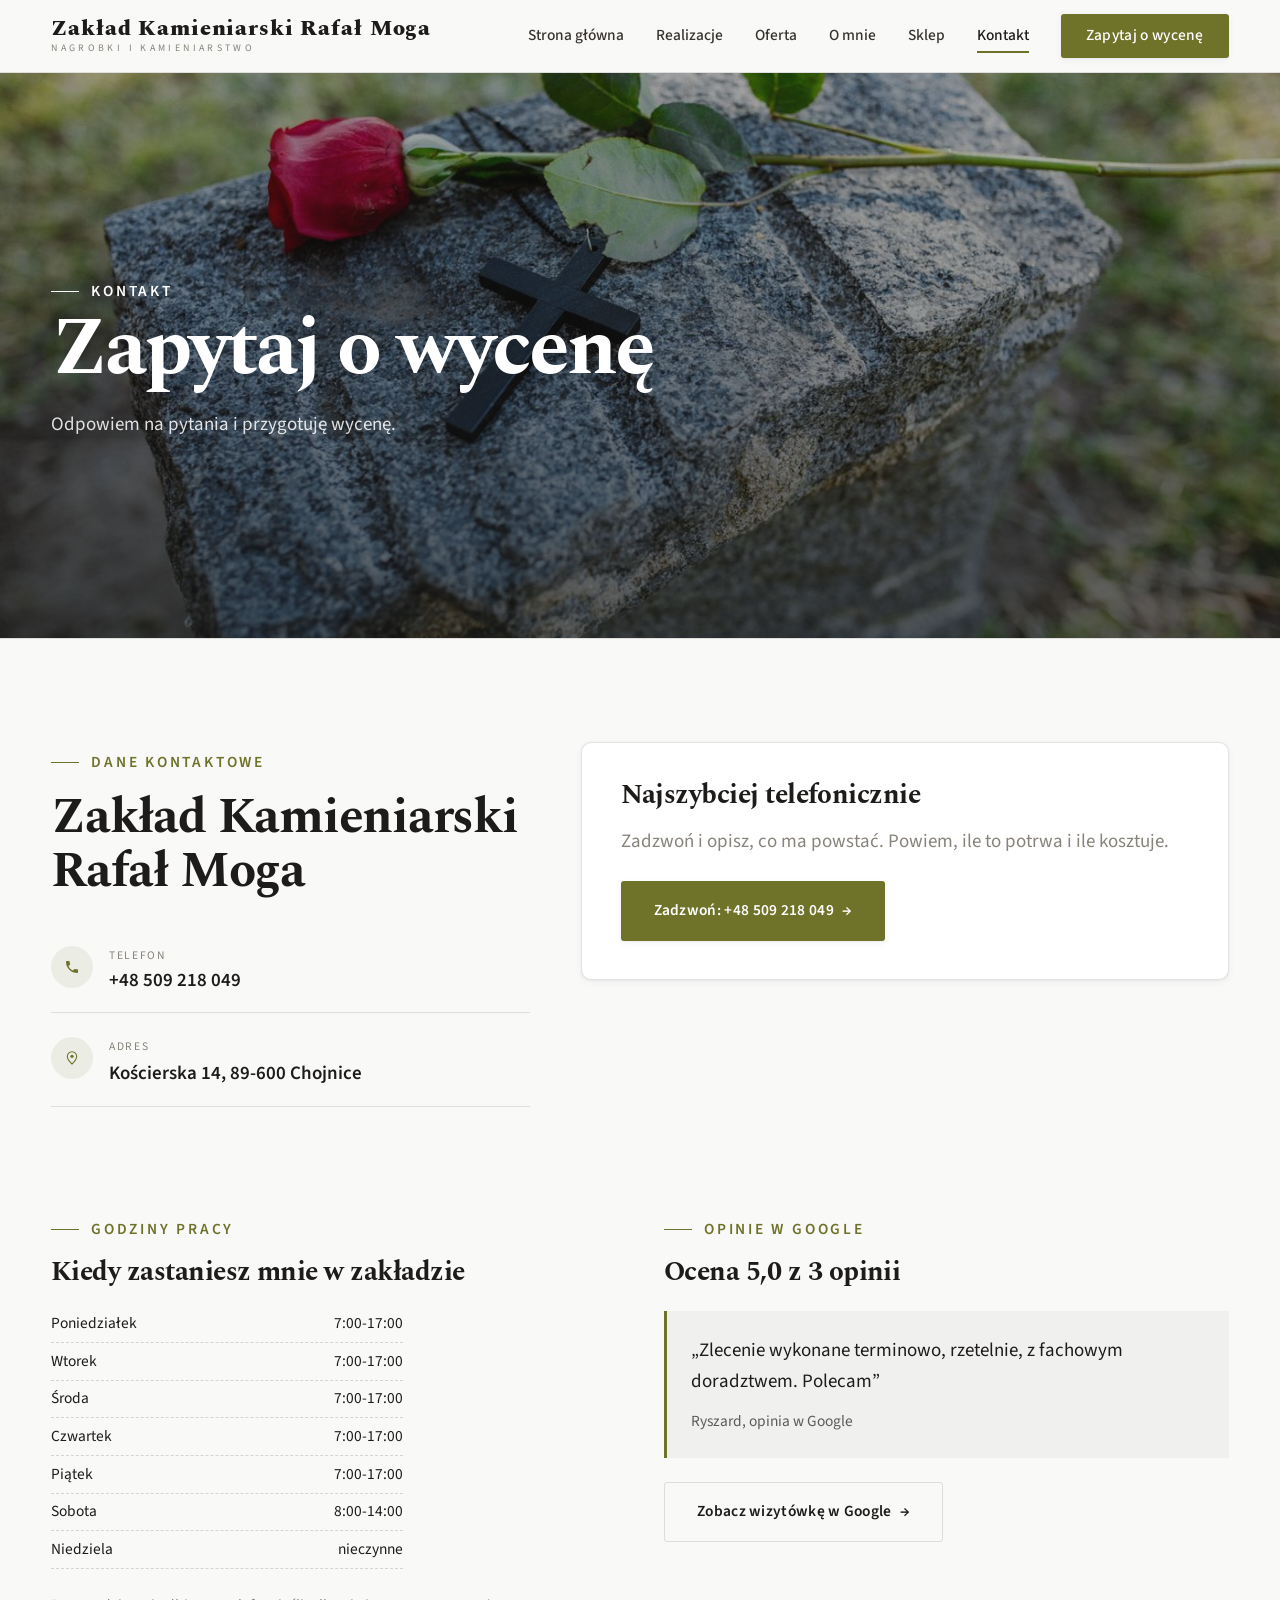
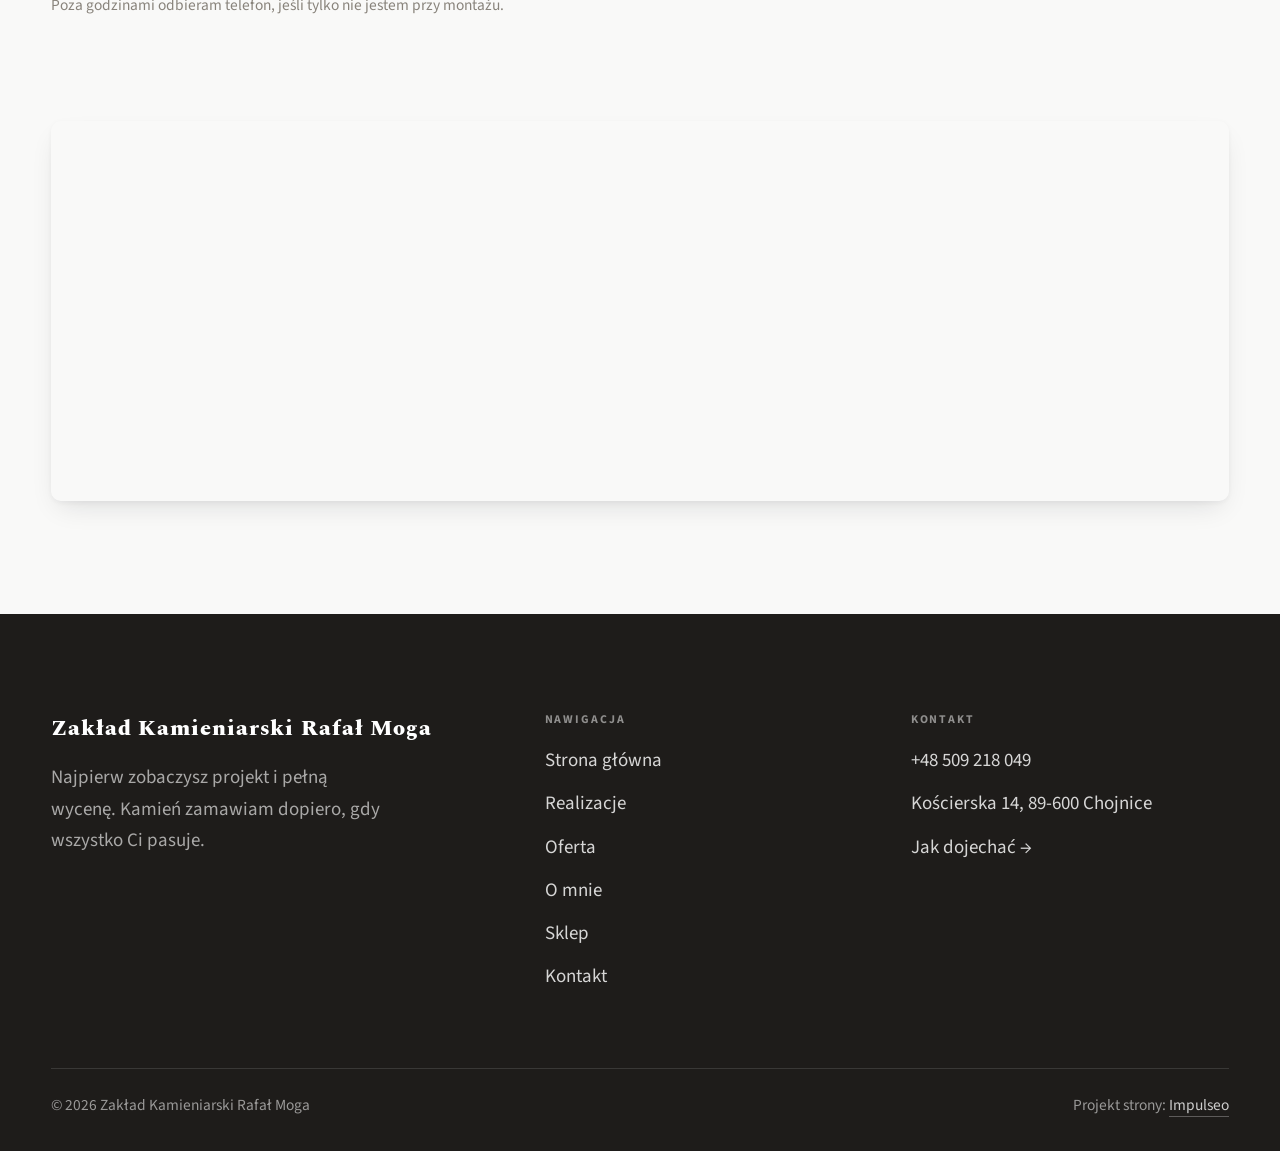
==== commit 95f796a8: "Stopka: podpis Impulseo z linkiem + poprawka znikajacego napisu w naglowku" ====
--- a/kontakt.html
+++ b/kontakt.html
@@ -110,7 +110,7 @@
     </div>
     <div class="foot-bot">
       <span>© 2026 Zakład Kamieniarski Rafał Moga</span>
-      <span>Projekt strony: Krzysztof Brzeziński</span>
+      <span>Projekt strony: <a class="foot-credit" href="https://impulseo.pl" target="_blank" rel="noopener">Impulseo</a></span>
     </div>
   </div>
 </footer>
--- a/assets/styles.css
+++ b/assets/styles.css
@@ -1,7 +1,7 @@
 /* ============================================================
    STOLBASZ — premium, architektoniczny B2B fit-out
    Jasna paleta, zero brązu. System wg premium-web-craft.
-   Projekt strony: Krzysztof Brzeziński
+   Projekt strony: Impulseo (impulseo.pl)
    ============================================================ */
 
 :root{
@@ -640,3 +640,64 @@
 
 /* === auto-paleta ze zdjęć klienta (dopasowanie do estetyki socials) === */
 :root{--accent:#6F7229;--accent-d:#4D5019;--accent-soft:rgba(111,114,41,0.10);--paper:#F9F9F8;--paper-2:#EFEFED;--paper-3:#E8E8E5;}
+
+/* === HERO-FIT (29.07.2026) — hero DOPASOWUJE SIĘ do wysokości okna =========================
+   Zgłoszenie K. 29.07: na jego laptopie przyciski CTA w hero były ucięte dolną krawędzią
+   (Modern House). Pomiar headless (1512x879 → realny widok 792 px): dolna krawędź CTA
+   wypadała 123 px POD ekranem. Nawet przy maksymalnym oknie (982) było -20 px.
+
+   DLACZEGO POPRZEDNI FIX NIE DZIAŁAŁ: 27.07 dołożyliśmy @media(max-height:820px) — próg.
+   Widok K. ma ~792-895 px, czyli TUŻ NAD progiem → reguła w ogóle się nie włączała.
+   Progi są kruche: każdy inny laptop/dok/pasek zakładek przesuwa granicę.
+
+   ROZWIĄZANIE: zero progów. Każdy rozmiar, który decyduje o wysokości hero (typografia,
+   odstępy, padding), dostaje `min(dotychczasowa-wartość, X svh)` — czyli na wysokim ekranie
+   nic się nie zmienia, a im niższe okno, tym płynniej mniejsze. Treści NIE ucinamy.
+
+   Doklejane na SAM KONIEC styles.css (po motion) → wygrywa kaskadę, nie rusza reguł w miejscu.
+   Weryfikacja: tools-retrofit/measure_fold.py (mierzy zapas pod CTA dla 720/800/879/982). */
+
+/* ---------- HERO KINOWY (strona główna, rodziny „editorial") ---------- */
+.hero-cine .wrap{padding-block:min(var(--space-8),4svh)}
+.hero-cine .eyebrow{margin-bottom:min(var(--space-5),2svh)}
+.hero-cine h1{font-size:min(clamp(2.9rem,2rem + 4.4vw,5.2rem),7.6svh);
+  margin-bottom:min(var(--space-5),2.4svh)}
+.hero-cine .lead{font-size:min(1.125rem,2.3svh);line-height:1.55;
+  margin-bottom:min(var(--space-7),3.2svh)}
+
+/* ---------- HERO FACHOWCY — wariant A (pełny ekran) ---------- */
+.hf-panel{padding-top:min(clamp(6.5rem,13vh,9rem),11svh);
+  padding-bottom:min(clamp(2.6rem,6vh,3.6rem),4svh)}
+.hf-title{font-size:min(clamp(2.3rem,1.6rem + 3.2vw,4.3rem),7svh);
+  margin-top:min(var(--space-4),1.8svh);margin-bottom:min(var(--space-4),1.8svh)}
+.hf-lead{font-size:min(1.18rem,2.3svh);line-height:1.5}
+.hf-phone{margin-top:min(var(--space-6),2.8svh);margin-bottom:min(var(--space-5),2.2svh)}
+.hf-phone-num{font-size:min(clamp(2rem,1.5rem + 2.4vw,3.05rem),5.2svh)}
+.hf-trust{margin-top:min(var(--space-6),2.6svh);padding-top:min(var(--space-4),1.6svh)}
+
+/* Telefon: tam liczy się czytelność, nie upychanie — skalowanie wysokością wyłączone,
+   bo przy 844 px wysokości ekranu svh-limity zaczęłyby zmniejszać tekst bez potrzeby. */
+@media(max-width:680px){
+  .hero-cine h1{font-size:clamp(1.9rem,1.15rem + 4.4vw,2.7rem)}
+  .hero-cine .lead{font-size:.98rem}
+  .hf-title{font-size:clamp(2.1rem,1.6rem + 3.2vw,3rem)}
+  .hf-lead{font-size:1rem}
+  .hf-phone-num{font-size:clamp(1.9rem,1.5rem + 2.4vw,2.5rem)}
+}
+/* === /HERO-FIT === */
+
+
+/* ====== IMPULSEO-FIX-20260731 ======================================================
+   1) PODPIS w stopce jest teraz linkiem do impulseo.pl - ma być widocznie klikalny.
+   2) ŻYWY NAGŁÓWEK: warstwa przenikających kadrów (.mt-hero-layer) miała z-index:1, więc
+      lądowała NAD przyciemnieniem hero, a w rodzinie „fachowcy" nawet nad panelem z tekstem
+      (.hf-panel nie miał własnego z-index). Efekt: przy zmianie zdjęcia napis znikał i wracał.
+      Teraz warstwa idzie tam, gdzie zdjęcie tła (z-index:-2), a treść nagłówka dostaje twardy
+      z-index:3. Zmieniają się WYŁĄCZNIE zdjęcia w tle - napis stoi nieruchomo.
+      (hero-cine celowo pominięte: tam img ma z-index:0 i układ był poprawny.) */
+.foot-bot a.foot-credit{color:rgba(255,255,255,.78);text-decoration:none;border-bottom:1px solid rgba(255,255,255,.28)}
+.foot-bot a.foot-credit:hover{color:#fff;border-bottom-color:#fff}
+.hero-fach > img.mt-hero-layer,.hero-gastro > img.mt-hero-layer,.hero-auto > img.mt-hero-layer,
+.hero-dom > img.mt-hero-layer,.hero-studio > img.mt-hero-layer{z-index:-2}
+.hf-panel,.hf-inner,.hd-panel,.hk-panel,.ha-inner,.hs-inner,.hg-inner{position:relative;z-index:3}
+/* ====== koniec IMPULSEO-FIX-20260731 ====== */
